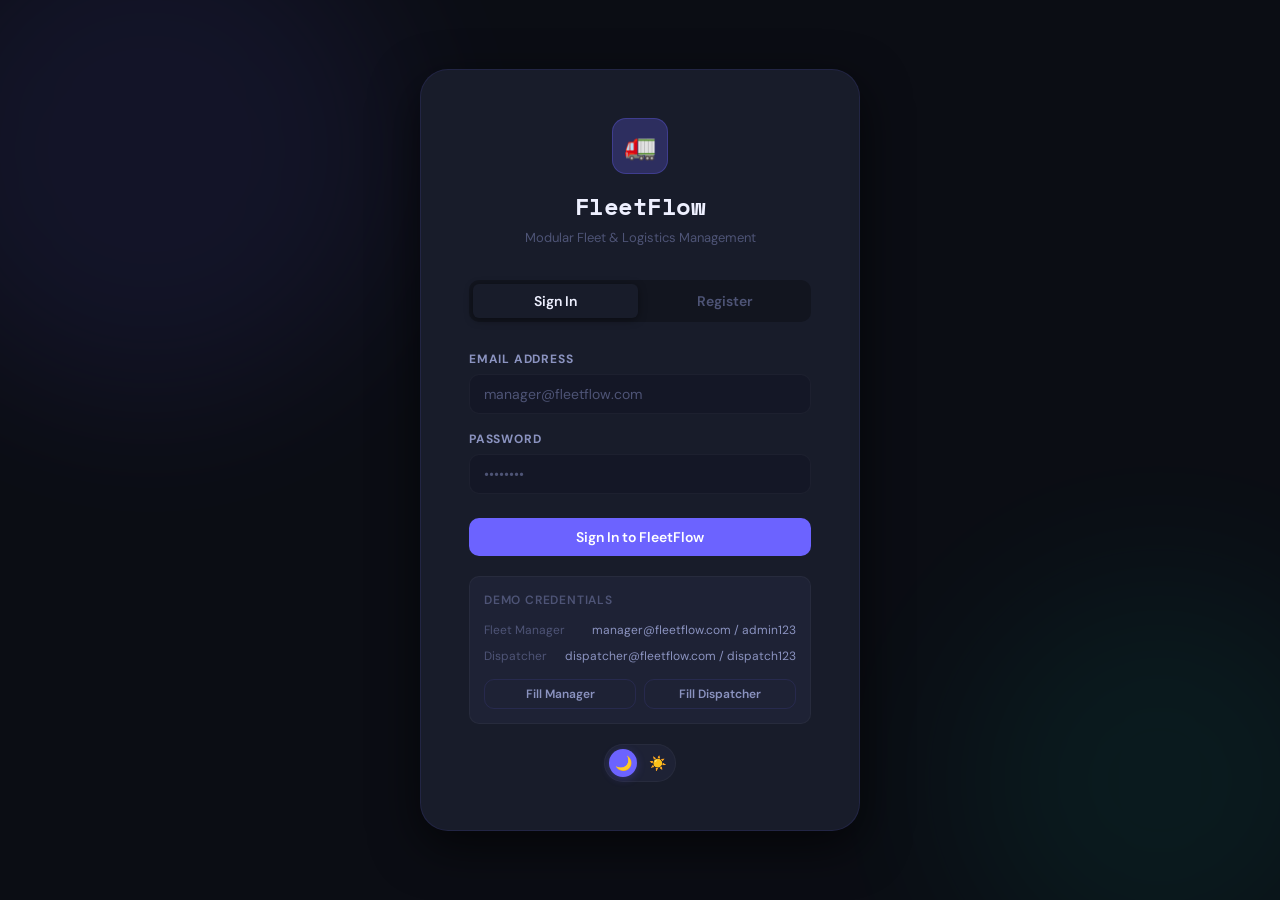
==== frontend/index.html @ ec538f34 "feat(frontend): add HTML pages, CSS themes, JS app logic" ====
<!DOCTYPE html>
<html lang="en" data-theme="dark">
  <head>
    <meta charset="UTF-8" />
    <meta name="viewport" content="width=device-width, initial-scale=1.0" />
    <title>FleetFlow — Login</title>
    <link rel="stylesheet" href="css/style.css" />
    <style>
      .auth-form {
        display: none;
      }
      .auth-form.active {
        display: block;
      }
    </style>
  </head>
  <body>
    <div id="toast-container"></div>

    <div class="auth-page">
      <div class="auth-bg-blob b1"></div>
      <div class="auth-bg-blob b2"></div>

      <div class="auth-card">
        <div class="auth-logo">
          <div class="logo-mark">🚛</div>
          <h1>FleetFlow</h1>
          <p>Modular Fleet & Logistics Management</p>
        </div>

        <div class="auth-tabs">
          <button class="auth-tab active" onclick="switchTab('login')">
            Sign In
          </button>
          <button class="auth-tab" onclick="switchTab('register')">
            Register
          </button>
        </div>

        <!-- LOGIN FORM -->
        <div class="auth-form active" id="login-form">
          <form onsubmit="handleLogin(event)">
            <div class="form-group">
              <label class="form-label">Email Address</label>
              <input
                class="form-control"
                type="email"
                id="login-email"
                placeholder="manager@fleetflow.com"
                required
              />
            </div>
            <div class="form-group">
              <label class="form-label">Password</label>
              <input
                class="form-control"
                type="password"
                id="login-password"
                placeholder="••••••••"
                required
              />
            </div>
            <button
              type="submit"
              class="btn btn-primary"
              style="width: 100%; margin-top: 8px"
              id="login-btn"
            >
              Sign In to FleetFlow
            </button>
          </form>

          <div class="demo-badges">
            <p>Demo Credentials</p>
            <div class="demo-credential">
              <span>Fleet Manager</span>
              <span>manager@fleetflow.com / admin123</span>
            </div>
            <div class="demo-credential">
              <span>Dispatcher</span>
              <span>dispatcher@fleetflow.com / dispatch123</span>
            </div>
            <div style="margin-top: 10px; display: flex; gap: 8px">
              <button
                class="btn btn-sm btn-secondary"
                style="flex: 1"
                onclick="fillDemo('manager')"
              >
                Fill Manager
              </button>
              <button
                class="btn btn-sm btn-secondary"
                style="flex: 1"
                onclick="fillDemo('dispatcher')"
              >
                Fill Dispatcher
              </button>
            </div>
          </div>
        </div>

        <!-- REGISTER FORM -->
        <div class="auth-form" id="register-form">
          <form onsubmit="handleRegister(event)">
            <div class="form-group">
              <label class="form-label">Full Name</label>
              <input
                class="form-control"
                id="reg-name"
                placeholder="Your name"
                required
              />
            </div>
            <div class="form-group">
              <label class="form-label">Email Address</label>
              <input
                class="form-control"
                type="email"
                id="reg-email"
                placeholder="you@example.com"
                required
              />
            </div>
            <div class="form-group">
              <label class="form-label">Password</label>
              <input
                class="form-control"
                type="password"
                id="reg-password"
                placeholder="Min 6 characters"
                required
                minlength="6"
              />
            </div>
            <div class="form-group">
              <label class="form-label">Role</label>
              <select class="form-control" id="reg-role">
                <option value="dispatcher">Dispatcher</option>
                <option value="manager">Fleet Manager</option>
                <option value="safety_officer">Safety Officer</option>
                <option value="analyst">Financial Analyst</option>
              </select>
            </div>
            <button
              type="submit"
              class="btn btn-primary"
              style="width: 100%; margin-top: 8px"
            >
              Create Account
            </button>
          </form>
        </div>

        <!-- Theme toggle on login page -->
        <div style="display: flex; justify-content: center; margin-top: 20px">
          <div class="theme-toggle">
            <button
              class="theme-btn active"
              data-theme="dark"
              onclick="applyTheme('dark')"
            >
              🌙
            </button>
            <button
              class="theme-btn"
              data-theme="light"
              onclick="applyTheme('light')"
            >
              ☀️
            </button>
          </div>
        </div>
      </div>
    </div>

    <script src="js/api.js"></script>
    <script>
      // Apply saved theme
      applyTheme(localStorage.getItem("ff_theme") || "dark");

      function switchTab(tab) {
        document
          .querySelectorAll(".auth-tab")
          .forEach((t, i) =>
            t.classList.toggle(
              "active",
              (i === 0 && tab === "login") || (i === 1 && tab === "register")
            )
          );
        document
          .getElementById("login-form")
          .classList.toggle("active", tab === "login");
        document
          .getElementById("register-form")
          .classList.toggle("active", tab === "register");
      }

      function fillDemo(role) {
        const creds = {
          manager: { email: "manager@fleetflow.com", pass: "admin123" },
          dispatcher: {
            email: "dispatcher@fleetflow.com",
            pass: "dispatch123",
          },
        };
        document.getElementById("login-email").value = creds[role].email;
        document.getElementById("login-password").value = creds[role].pass;
      }

      async function handleLogin(e) {
        e.preventDefault();
        const btn = document.getElementById("login-btn");
        btn.textContent = "Signing in...";
        btn.disabled = true;

        const { ok, data } = await api.auth.login({
          email: document.getElementById("login-email").value,
          password: document.getElementById("login-password").value,
        });

        if (ok) {
          localStorage.setItem("ff_user", JSON.stringify(data.data));
          toast("Welcome back! Redirecting...", "success");
          setTimeout(() => {
            window.location.href = "dashboard.html";
          }, 800);
        } else {
          toast(data.message || "Login failed", "error");
          btn.textContent = "Sign In to FleetFlow";
          btn.disabled = false;
        }
      }

      async function handleRegister(e) {
        e.preventDefault();
        const { ok, data } = await api.auth.register({
          name: document.getElementById("reg-name").value,
          email: document.getElementById("reg-email").value,
          password: document.getElementById("reg-password").value,
          role: document.getElementById("reg-role").value,
        });
        if (ok) {
          toast("Account created! Please sign in.", "success");
          switchTab("login");
        } else toast(data.message, "error");
      }
    </script>
  </body>
</html>
---- frontend/css/style.css ----
@import url('https://fonts.googleapis.com/css2?family=Space+Mono:wght@400;700&family=DM+Sans:ital,opsz,wght@0,9..40,300;0,9..40,400;0,9..40,500;0,9..40,600;0,9..40,700;1,9..40,400&display=swap');

/* ═══════════════════════════════════════
   THEME VARIABLES
═══════════════════════════════════════ */
:root {
    /* Dark Theme (default) */
    --bg-base: #0b0d14;
    --bg-surface: #12151f;
    --bg-card: #181c2a;
    --bg-elevated: #1e2235;
    --bg-hover: #242840;
    --bg-input: #141726;

    --text-primary: #eef0ff;
    --text-secondary: #8b93c0;
    --text-muted: #4e5476;
    --text-inverse: #0b0d14;

    --accent: #6c63ff;
    --accent-light: #8b84ff;
    --accent-glow: rgba(108, 99, 255, 0.25);
    --accent-border: rgba(108, 99, 255, 0.3);
    --teal: #00d4aa;
    --teal-glow: rgba(0, 212, 170, 0.2);
    --danger: #ff4d6d;
    --danger-glow: rgba(255, 77, 109, 0.2);
    --warning: #ffb703;
    --warning-glow: rgba(255, 183, 3, 0.2);
    --success: #06d6a0;
    --success-glow: rgba(6, 214, 160, 0.2);

    --border: rgba(108, 99, 255, 0.12);
    --border-subtle: rgba(255, 255, 255, 0.04);

    --shadow-sm: 0 2px 8px rgba(0, 0, 0, 0.4);
    --shadow-md: 0 8px 24px rgba(0, 0, 0, 0.5);
    --shadow-lg: 0 16px 48px rgba(0, 0, 0, 0.6);
    --shadow-accent: 0 8px 24px rgba(108, 99, 255, 0.3);

    --radius-xs: 6px;
    --radius-sm: 10px;
    --radius-md: 14px;
    --radius-lg: 20px;
    --radius-xl: 28px;

    --sidebar-w: 248px;
    --header-h: 64px;
    --transition: 0.2s cubic-bezier(0.4, 0, 0.2, 1);
}

[data-theme="light"] {
    --bg-base: #f4f5ff;
    --bg-surface: #eceeff;
    --bg-card: #ffffff;
    --bg-elevated: #f8f9ff;
    --bg-hover: #eef0ff;
    --bg-input: #f0f2ff;

    --text-primary: #0b0d14;
    --text-secondary: #3d4270;
    --text-muted: #8b93c0;
    --text-inverse: #ffffff;

    --accent: #5b52e8;
    --accent-light: #7069f0;
    --accent-glow: rgba(91, 82, 232, 0.15);
    --accent-border: rgba(91, 82, 232, 0.25);
    --teal: #00b894;
    --teal-glow: rgba(0, 184, 148, 0.15);
    --danger: #e63946;
    --danger-glow: rgba(230, 57, 70, 0.12);
    --warning: #f4a300;
    --warning-glow: rgba(244, 163, 0, 0.15);
    --success: #00b894;
    --success-glow: rgba(0, 184, 148, 0.15);

    --border: rgba(91, 82, 232, 0.15);
    --border-subtle: rgba(0, 0, 0, 0.05);

    --shadow-sm: 0 2px 8px rgba(91, 82, 232, 0.08);
    --shadow-md: 0 8px 24px rgba(91, 82, 232, 0.1);
    --shadow-lg: 0 16px 48px rgba(91, 82, 232, 0.12);
    --shadow-accent: 0 8px 24px rgba(91, 82, 232, 0.2);
}

/* ═══════════════════════════════════════
   RESET & BASE
═══════════════════════════════════════ */
*,
*::before,
*::after {
    margin: 0;
    padding: 0;
    box-sizing: border-box;
}

html {
    scroll-behavior: smooth;
}

body {
    font-family: 'DM Sans', sans-serif;
    background: var(--bg-base);
    color: var(--text-primary);
    font-size: 15px;
    line-height: 1.5;
    transition: background var(--transition), color var(--transition);
    min-height: 100vh;
    overflow-x: hidden;
}

/* ═══════════════════════════════════════
   SCROLLBAR
═══════════════════════════════════════ */
::-webkit-scrollbar {
    width: 6px;
    height: 6px;
}

::-webkit-scrollbar-track {
    background: transparent;
}

::-webkit-scrollbar-thumb {
    background: var(--border);
    border-radius: 3px;
}

::-webkit-scrollbar-thumb:hover {
    background: var(--text-muted);
}

/* ═══════════════════════════════════════
   AUTH PAGE
═══════════════════════════════════════ */
.auth-page {
    min-height: 100vh;
    display: flex;
    align-items: center;
    justify-content: center;
    background: var(--bg-base);
    position: relative;
    overflow: hidden;
}

.auth-bg-blob {
    position: absolute;
    border-radius: 50%;
    filter: blur(80px);
    opacity: 0.35;
    pointer-events: none;
    animation: blobFloat 8s ease-in-out infinite;
}

.auth-bg-blob.b1 {
    width: 500px;
    height: 500px;
    background: var(--accent-glow);
    top: -100px;
    left: -100px;
    animation-delay: 0s;
}

.auth-bg-blob.b2 {
    width: 400px;
    height: 400px;
    background: var(--teal-glow);
    bottom: -80px;
    right: -80px;
    animation-delay: 4s;
}

@keyframes blobFloat {

    0%,
    100% {
        transform: translate(0, 0) scale(1);
    }

    50% {
        transform: translate(30px, 20px) scale(1.05);
    }
}

.auth-card {
    background: var(--bg-card);
    border: 1px solid var(--border);
    border-radius: var(--radius-xl);
    padding: 48px;
    width: 100%;
    max-width: 440px;
    box-shadow: var(--shadow-lg);
    position: relative;
    z-index: 1;
    animation: slideUpFade 0.4s ease;
}

.auth-logo {
    text-align: center;
    margin-bottom: 32px;
}

.auth-logo .logo-mark {
    display: inline-flex;
    align-items: center;
    justify-content: center;
    width: 56px;
    height: 56px;
    background: var(--accent-glow);
    border: 1px solid var(--accent-border);
    border-radius: var(--radius-md);
    margin-bottom: 14px;
    font-size: 26px;
}

.auth-logo h1 {
    font-family: 'Space Mono', monospace;
    font-size: 24px;
    font-weight: 700;
    color: var(--text-primary);
    letter-spacing: -0.5px;
}

.auth-logo p {
    color: var(--text-muted);
    font-size: 13px;
    margin-top: 4px;
}

.auth-tabs {
    display: flex;
    gap: 4px;
    background: var(--bg-surface);
    padding: 4px;
    border-radius: var(--radius-sm);
    margin-bottom: 28px;
}

.auth-tab {
    flex: 1;
    padding: 8px;
    border: none;
    background: transparent;
    border-radius: var(--radius-xs);
    color: var(--text-muted);
    font-size: 14px;
    font-weight: 600;
    cursor: pointer;
    transition: all var(--transition);
    font-family: inherit;
}

.auth-tab.active {
    background: var(--bg-card);
    color: var(--text-primary);
    box-shadow: var(--shadow-sm);
}

.demo-badges {
    margin-top: 20px;
    padding: 14px;
    background: var(--bg-elevated);
    border: 1px solid var(--border-subtle);
    border-radius: var(--radius-sm);
}

.demo-badges p {
    font-size: 12px;
    color: var(--text-muted);
    margin-bottom: 8px;
    font-weight: 600;
    text-transform: uppercase;
    letter-spacing: 0.8px;
}

.demo-credential {
    display: flex;
    justify-content: space-between;
    font-size: 12px;
    color: var(--text-secondary);
    padding: 4px 0;
}

.demo-credential span:first-child {
    color: var(--text-muted);
}

/* ═══════════════════════════════════════
   MAIN LAYOUT
═══════════════════════════════════════ */
.app-shell {
    display: flex;
    min-height: 100vh;
}

.sidebar {
    position: fixed;
    top: 0;
    left: 0;
    width: var(--sidebar-w);
    height: 100vh;
    background: var(--bg-surface);
    border-right: 1px solid var(--border-subtle);
    display: flex;
    flex-direction: column;
    z-index: 200;
    transition: transform var(--transition), background var(--transition);
}

.sidebar-header {
    padding: 20px 20px 16px;
    border-bottom: 1px solid var(--border-subtle);
    display: flex;
    align-items: center;
    gap: 12px;
}

.sidebar-logo-icon {
    width: 36px;
    height: 36px;
    background: var(--accent-glow);
    border: 1px solid var(--accent-border);
    border-radius: var(--radius-xs);
    display: flex;
    align-items: center;
    justify-content: center;
    font-size: 18px;
    flex-shrink: 0;
}

.sidebar-logo-text h2 {
    font-family: 'Space Mono', monospace;
    font-size: 16px;
    font-weight: 700;
    color: var(--text-primary);
    letter-spacing: -0.3px;
    line-height: 1;
}

.sidebar-logo-text span {
    font-size: 10px;
    color: var(--text-muted);
    text-transform: uppercase;
    letter-spacing: 1.5px;
}

.sidebar-nav {
    flex: 1;
    padding: 16px 12px;
    display: flex;
    flex-direction: column;
    gap: 2px;
    overflow-y: auto;
}

.nav-section-label {
    font-size: 10px;
    font-weight: 700;
    color: var(--text-muted);
    text-transform: uppercase;
    letter-spacing: 1.5px;
    padding: 8px 10px 4px;
    margin-top: 8px;
}

.nav-link {
    display: flex;
    align-items: center;
    gap: 10px;
    padding: 10px 12px;
    border-radius: var(--radius-sm);
    cursor: pointer;
    color: var(--text-secondary);
    font-size: 14px;
    font-weight: 500;
    transition: all var(--transition);
    border: 1px solid transparent;
    text-decoration: none;
    user-select: none;
}

.nav-link svg {
    width: 17px;
    height: 17px;
    flex-shrink: 0;
    stroke-width: 2;
}

.nav-link:hover {
    background: var(--bg-elevated);
    color: var(--text-primary);
}

.nav-link.active {
    background: var(--accent-glow);
    color: var(--accent);
    border-color: var(--accent-border);
}

.nav-link .nav-badge {
    margin-left: auto;
    background: var(--danger);
    color: white;
    font-size: 10px;
    font-weight: 700;
    padding: 1px 6px;
    border-radius: 10px;
    min-width: 18px;
    text-align: center;
}

.sidebar-footer {
    padding: 16px 12px;
    border-top: 1px solid var(--border-subtle);
}

.user-badge {
    display: flex;
    align-items: center;
    gap: 10px;
    padding: 10px;
    background: var(--bg-elevated);
    border: 1px solid var(--border-subtle);
    border-radius: var(--radius-sm);
}

.user-avatar {
    width: 34px;
    height: 34px;
    border-radius: 50%;
    background: var(--accent-glow);
    border: 1px solid var(--accent-border);
    display: flex;
    align-items: center;
    justify-content: center;
    font-size: 14px;
    font-weight: 700;
    color: var(--accent);
    flex-shrink: 0;
}

.user-info {
    flex: 1;
    min-width: 0;
}

.user-name {
    font-size: 13px;
    font-weight: 600;
    color: var(--text-primary);
    white-space: nowrap;
    overflow: hidden;
    text-overflow: ellipsis;
}

.user-role {
    font-size: 11px;
    color: var(--text-muted);
    text-transform: capitalize;
}

.logout-btn {
    background: none;
    border: none;
    cursor: pointer;
    color: var(--text-muted);
    padding: 4px;
    border-radius: var(--radius-xs);
    transition: color var(--transition);
    display: flex;
    align-items: center;
}

.logout-btn:hover {
    color: var(--danger);
}

/* ═══════════════════════════════════════
   MAIN CONTENT
═══════════════════════════════════════ */
.main-content {
    margin-left: var(--sidebar-w);
    flex: 1;
    min-height: 100vh;
    display: flex;
    flex-direction: column;
}

.topbar {
    height: var(--header-h);
    background: var(--bg-surface);
    border-bottom: 1px solid var(--border-subtle);
    display: flex;
    align-items: center;
    justify-content: space-between;
    padding: 0 28px;
    position: sticky;
    top: 0;
    z-index: 100;
}

.topbar-left {
    display: flex;
    flex-direction: column;
}

.topbar-title {
    font-family: 'Space Mono', monospace;
    font-size: 16px;
    font-weight: 700;
    color: var(--text-primary);
    letter-spacing: -0.3px;
}

.topbar-subtitle {
    font-size: 12px;
    color: var(--text-muted);
}

.topbar-right {
    display: flex;
    align-items: center;
    gap: 12px;
}

/* Theme Toggle */
.theme-toggle {
    display: flex;
    align-items: center;
    gap: 6px;
    background: var(--bg-elevated);
    border: 1px solid var(--border-subtle);
    border-radius: 30px;
    padding: 4px;
    cursor: pointer;
}

.theme-btn {
    width: 28px;
    height: 28px;
    border-radius: 50%;
    border: none;
    cursor: pointer;
    display: flex;
    align-items: center;
    justify-content: center;
    font-size: 14px;
    transition: all var(--transition);
    background: transparent;
    color: var(--text-muted);
}

.theme-btn.active {
    background: var(--accent);
    color: white;
    box-shadow: 0 2px 8px var(--accent-glow);
}

.page-content {
    padding: 28px;
    flex: 1;
}

/* ═══════════════════════════════════════
   PAGE HEADERS
═══════════════════════════════════════ */
.page-header {
    display: flex;
    align-items: flex-start;
    justify-content: space-between;
    margin-bottom: 24px;
    gap: 16px;
    flex-wrap: wrap;
}

.page-title-group h1 {
    font-family: 'Space Mono', monospace;
    font-size: 20px;
    font-weight: 700;
    color: var(--text-primary);
    letter-spacing: -0.5px;
}

.page-title-group p {
    font-size: 13px;
    color: var(--text-muted);
    margin-top: 3px;
}

.page-actions {
    display: flex;
    gap: 10px;
    align-items: center;
    flex-wrap: wrap;
}

/* ═══════════════════════════════════════
   KPI CARDS
═══════════════════════════════════════ */
.kpi-grid {
    display: grid;
    grid-template-columns: repeat(auto-fit, minmax(200px, 1fr));
    gap: 16px;
    margin-bottom: 24px;
}

.kpi-card {
    background: var(--bg-card);
    border: 1px solid var(--border-subtle);
    border-radius: var(--radius-md);
    padding: 20px 22px;
    position: relative;
    overflow: hidden;
    transition: transform var(--transition), box-shadow var(--transition), border-color var(--transition);
    cursor: default;
}

.kpi-card::after {
    content: '';
    position: absolute;
    top: 0;
    left: 0;
    width: 100%;
    height: 3px;
}

.kpi-card.accent::after {
    background: var(--accent);
}

.kpi-card.teal::after {
    background: var(--teal);
}

.kpi-card.warning::after {
    background: var(--warning);
}

.kpi-card.danger::after {
    background: var(--danger);
}

.kpi-card.success::after {
    background: var(--success);
}

.kpi-card:hover {
    transform: translateY(-2px);
    box-shadow: var(--shadow-md);
    border-color: var(--border);
}

.kpi-icon {
    width: 42px;
    height: 42px;
    border-radius: var(--radius-sm);
    display: flex;
    align-items: center;
    justify-content: center;
    margin-bottom: 14px;
}

.kpi-icon.accent {
    background: var(--accent-glow);
    color: var(--accent);
}

.kpi-icon.teal {
    background: var(--teal-glow);
    color: var(--teal);
}

.kpi-icon.warning {
    background: var(--warning-glow);
    color: var(--warning);
}

.kpi-icon.danger {
    background: var(--danger-glow);
    color: var(--danger);
}

.kpi-icon.success {
    background: var(--success-glow);
    color: var(--success);
}

.kpi-icon svg {
    width: 20px;
    height: 20px;
}

.kpi-value {
    font-family: 'Space Mono', monospace;
    font-size: 30px;
    font-weight: 700;
    color: var(--text-primary);
    line-height: 1;
    margin-bottom: 6px;
}

.kpi-label {
    font-size: 12px;
    color: var(--text-muted);
    font-weight: 500;
    text-transform: uppercase;
    letter-spacing: 0.8px;
}

.kpi-delta {
    position: absolute;
    top: 20px;
    right: 20px;
    font-size: 11px;
    font-weight: 700;
    padding: 3px 8px;
    border-radius: 20px;
}

.kpi-delta.up {
    background: var(--success-glow);
    color: var(--success);
}

.kpi-delta.down {
    background: var(--danger-glow);
    color: var(--danger);
}

/* ═══════════════════════════════════════
   TOOLBAR
═══════════════════════════════════════ */
.toolbar {
    display: flex;
    gap: 10px;
    margin-bottom: 18px;
    align-items: center;
    flex-wrap: wrap;
}

.search-box {
    position: relative;
    flex: 1;
    min-width: 200px;
}

.search-box svg {
    position: absolute;
    left: 12px;
    top: 50%;
    transform: translateY(-50%);
    width: 16px;
    height: 16px;
    color: var(--text-muted);
    pointer-events: none;
}

.search-input {
    width: 100%;
    background: var(--bg-card);
    border: 1px solid var(--border-subtle);
    border-radius: var(--radius-sm);
    color: var(--text-primary);
    padding: 10px 14px 10px 38px;
    font-size: 14px;
    font-family: inherit;
    outline: none;
    transition: border-color var(--transition), box-shadow var(--transition);
}

.search-input:focus {
    border-color: var(--accent);
    box-shadow: 0 0 0 3px var(--accent-glow);
}

.filter-select {
    background: var(--bg-card);
    border: 1px solid var(--border-subtle);
    border-radius: var(--radius-sm);
    color: var(--text-primary);
    padding: 10px 14px;
    font-size: 14px;
    font-family: inherit;
    outline: none;
    cursor: pointer;
    transition: border-color var(--transition);
}

.filter-select:focus {
    border-color: var(--accent);
}

/* ═══════════════════════════════════════
   DATA TABLE
═══════════════════════════════════════ */
.table-card {
    background: var(--bg-card);
    border: 1px solid var(--border-subtle);
    border-radius: var(--radius-md);
    overflow: hidden;
    box-shadow: var(--shadow-sm);
}

.table-wrapper {
    overflow-x: auto;
}

.data-table {
    width: 100%;
    border-collapse: collapse;
    font-size: 14px;
}

.data-table thead tr {
    background: var(--bg-elevated);
}

.data-table th {
    padding: 12px 16px;
    text-align: left;
    font-size: 11px;
    font-weight: 700;
    text-transform: uppercase;
    letter-spacing: 1px;
    color: var(--text-muted);
    white-space: nowrap;
    border-bottom: 1px solid var(--border-subtle);
}

.data-table td {
    padding: 14px 16px;
    border-bottom: 1px solid var(--border-subtle);
    color: var(--text-primary);
    vertical-align: middle;
}

.data-table tbody tr:last-child td {
    border-bottom: none;
}

.data-table tbody tr {
    transition: background var(--transition);
}

.data-table tbody tr:hover td {
    background: var(--bg-hover);
}

.table-empty {
    text-align: center;
    padding: 48px;
    color: var(--text-muted);
}

.table-empty svg {
    width: 48px;
    height: 48px;
    margin: 0 auto 12px;
    display: block;
    opacity: 0.4;
}

/* ═══════════════════════════════════════
   STATUS PILLS
═══════════════════════════════════════ */
.pill {
    display: inline-flex;
    align-items: center;
    gap: 5px;
    padding: 4px 10px;
    border-radius: 20px;
    font-size: 12px;
    font-weight: 600;
    white-space: nowrap;
}

.pill::before {
    content: '';
    width: 5px;
    height: 5px;
    border-radius: 50%;
    flex-shrink: 0;
}

.pill-success {
    background: var(--success-glow);
    color: var(--success);
}

.pill-success::before {
    background: var(--success);
}

.pill-warning {
    background: var(--warning-glow);
    color: var(--warning);
}

.pill-warning::before {
    background: var(--warning);
}

.pill-danger {
    background: var(--danger-glow);
    color: var(--danger);
}

.pill-danger::before {
    background: var(--danger);
}

.pill-accent {
    background: var(--accent-glow);
    color: var(--accent);
}

.pill-accent::before {
    background: var(--accent);
}

.pill-teal {
    background: var(--teal-glow);
    color: var(--teal);
}

.pill-teal::before {
    background: var(--teal);
}

.pill-muted {
    background: var(--bg-elevated);
    color: var(--text-muted);
}

.pill-muted::before {
    background: var(--text-muted);
}

/* ═══════════════════════════════════════
   BUTTONS
═══════════════════════════════════════ */
.btn {
    display: inline-flex;
    align-items: center;
    justify-content: center;
    gap: 7px;
    padding: 10px 18px;
    border-radius: var(--radius-sm);
    font-size: 14px;
    font-weight: 600;
    cursor: pointer;
    transition: all var(--transition);
    border: none;
    font-family: inherit;
    white-space: nowrap;
    text-decoration: none;
}

.btn svg {
    width: 16px;
    height: 16px;
}

.btn-primary {
    background: var(--accent);
    color: white;
}

.btn-primary:hover {
    background: var(--accent-light);
    box-shadow: var(--shadow-accent);
    transform: translateY(-1px);
}

.btn-secondary {
    background: transparent;
    color: var(--text-secondary);
    border: 1px solid var(--border);
}

.btn-secondary:hover {
    background: var(--bg-elevated);
    color: var(--text-primary);
    border-color: var(--accent-border);
}

.btn-danger {
    background: var(--danger-glow);
    color: var(--danger);
    border: 1px solid rgba(255, 77, 109, 0.25);
}

.btn-danger:hover {
    background: rgba(255, 77, 109, 0.3);
}

.btn-success {
    background: var(--success-glow);
    color: var(--success);
    border: 1px solid rgba(6, 214, 160, 0.25);
}

.btn-success:hover {
    background: rgba(6, 214, 160, 0.3);
}

.btn-sm {
    padding: 6px 12px;
    font-size: 12px;
}

.btn-icon {
    padding: 8px;
    border-radius: var(--radius-xs);
}

.btn:disabled {
    opacity: 0.5;
    cursor: not-allowed;
    transform: none !important;
}

/* ═══════════════════════════════════════
   FORMS
═══════════════════════════════════════ */
.form-group {
    display: flex;
    flex-direction: column;
    gap: 6px;
    margin-bottom: 16px;
}

.form-label {
    font-size: 12px;
    font-weight: 700;
    color: var(--text-secondary);
    text-transform: uppercase;
    letter-spacing: 0.8px;
}

.form-control {
    background: var(--bg-input);
    border: 1px solid var(--border-subtle);
    border-radius: var(--radius-sm);
    color: var(--text-primary);
    padding: 10px 14px;
    font-size: 14px;
    font-family: inherit;
    transition: border-color var(--transition), box-shadow var(--transition);
    outline: none;
    width: 100%;
}

.form-control:focus {
    border-color: var(--accent);
    box-shadow: 0 0 0 3px var(--accent-glow);
}

.form-control::placeholder {
    color: var(--text-muted);
}

.form-control.error {
    border-color: var(--danger);
    box-shadow: 0 0 0 3px var(--danger-glow);
}

.form-error {
    color: var(--danger);
    font-size: 12px;
    margin-top: 2px;
}

.form-hint {
    color: var(--text-muted);
    font-size: 12px;
    margin-top: 2px;
}

.form-row {
    display: grid;
    grid-template-columns: 1fr 1fr;
    gap: 14px;
}

/* ═══════════════════════════════════════
   MODAL
═══════════════════════════════════════ */
.modal-overlay {
    position: fixed;
    inset: 0;
    background: rgba(0, 0, 0, 0.65);
    backdrop-filter: blur(6px);
    display: flex;
    align-items: center;
    justify-content: center;
    z-index: 1000;
    padding: 20px;
    animation: fadeIn 0.15s ease;
}

.modal {
    background: var(--bg-card);
    border: 1px solid var(--border);
    border-radius: var(--radius-lg);
    padding: 28px;
    width: 100%;
    max-width: 520px;
    max-height: 90vh;
    overflow-y: auto;
    animation: slideUpFade 0.2s ease;
    box-shadow: var(--shadow-lg);
    position: relative;
}

.modal-header {
    display: flex;
    align-items: center;
    justify-content: space-between;
    margin-bottom: 24px;
}

.modal-title {
    font-family: 'Space Mono', monospace;
    font-size: 17px;
    font-weight: 700;
    color: var(--text-primary);
}

.modal-close {
    background: var(--bg-elevated);
    border: 1px solid var(--border-subtle);
    border-radius: var(--radius-xs);
    color: var(--text-muted);
    width: 32px;
    height: 32px;
    display: flex;
    align-items: center;
    justify-content: center;
    cursor: pointer;
    transition: all var(--transition);
    font-size: 18px;
    line-height: 1;
}

.modal-close:hover {
    color: var(--danger);
    border-color: var(--danger);
    background: var(--danger-glow);
}

.modal-footer {
    display: flex;
    justify-content: flex-end;
    gap: 10px;
    margin-top: 24px;
    padding-top: 20px;
    border-top: 1px solid var(--border-subtle);
}

/* ═══════════════════════════════════════
   TOAST NOTIFICATIONS
═══════════════════════════════════════ */
#toast-container {
    position: fixed;
    top: 20px;
    right: 20px;
    z-index: 9999;
    display: flex;
    flex-direction: column;
    gap: 10px;
    pointer-events: none;
}

.toast {
    background: var(--bg-card);
    border: 1px solid var(--border);
    border-radius: var(--radius-md);
    padding: 14px 18px;
    min-width: 280px;
    max-width: 380px;
    box-shadow: var(--shadow-lg);
    display: flex;
    align-items: center;
    gap: 12px;
    animation: toastSlide 0.3s ease;
    pointer-events: all;
}

.toast-icon {
    font-size: 18px;
    flex-shrink: 0;
}

.toast-msg {
    font-size: 14px;
    font-weight: 500;
    color: var(--text-primary);
    flex: 1;
}

.toast.success {
    border-left: 3px solid var(--success);
}

.toast.error {
    border-left: 3px solid var(--danger);
}

.toast.warning {
    border-left: 3px solid var(--warning);
}

.toast.info {
    border-left: 3px solid var(--accent);
}

@keyframes toastSlide {
    from {
        transform: translateX(110%);
        opacity: 0;
    }

    to {
        transform: translateX(0);
        opacity: 1;
    }
}

.toast.out {
    animation: toastSlide 0.25s ease reverse forwards;
}

/* ═══════════════════════════════════════
   CARD COMPONENT
═══════════════════════════════════════ */
.card {
    background: var(--bg-card);
    border: 1px solid var(--border-subtle);
    border-radius: var(--radius-md);
    padding: 22px;
    box-shadow: var(--shadow-sm);
    transition: box-shadow var(--transition), border-color var(--transition);
}

.card-header {
    display: flex;
    align-items: center;
    justify-content: space-between;
    margin-bottom: 18px;
}

.card-title {
    font-family: 'Space Mono', monospace;
    font-size: 15px;
    font-weight: 700;
    color: var(--text-primary);
}

/* ═══════════════════════════════════════
   ANALYTICS CHARTS AREA
═══════════════════════════════════════ */
.analytics-grid {
    display: grid;
    grid-template-columns: repeat(auto-fit, minmax(340px, 1fr));
    gap: 20px;
    margin-top: 20px;
}

.chart-placeholder {
    background: var(--bg-elevated);
    border-radius: var(--radius-sm);
    display: flex;
    align-items: center;
    justify-content: center;
    color: var(--text-muted);
    font-size: 13px;
    padding: 60px 20px;
    text-align: center;
}

.bar-chart-container {
    padding: 10px 0;
}

.bar-item {
    display: flex;
    align-items: center;
    gap: 12px;
    margin-bottom: 12px;
}

.bar-label {
    font-size: 12px;
    color: var(--text-secondary);
    min-width: 100px;
    white-space: nowrap;
    overflow: hidden;
    text-overflow: ellipsis;
}

.bar-track {
    flex: 1;
    height: 8px;
    background: var(--bg-elevated);
    border-radius: 4px;
    overflow: hidden;
}

.bar-fill {
    height: 100%;
    border-radius: 4px;
    background: var(--accent);
    transition: width 0.8s cubic-bezier(0.4, 0, 0.2, 1);
}

.bar-fill.teal {
    background: var(--teal);
}

.bar-fill.warning {
    background: var(--warning);
}

.bar-fill.danger {
    background: var(--danger);
}

.bar-value {
    font-family: 'Space Mono', monospace;
    font-size: 12px;
    color: var(--text-muted);
    min-width: 60px;
    text-align: right;
}

/* ═══════════════════════════════════════
   TOGGLE SWITCH
═══════════════════════════════════════ */
.toggle-switch {
    position: relative;
    display: inline-block;
    width: 42px;
    height: 24px;
    flex-shrink: 0;
}

.toggle-switch input {
    display: none;
}

.toggle-track {
    position: absolute;
    inset: 0;
    background: var(--bg-elevated);
    border: 1px solid var(--border-subtle);
    border-radius: 12px;
    cursor: pointer;
    transition: all var(--transition);
}

.toggle-switch input:checked+.toggle-track {
    background: var(--success);
    border-color: var(--success);
}

.toggle-track::after {
    content: '';
    position: absolute;
    left: 3px;
    top: 50%;
    transform: translateY(-50%);
    width: 16px;
    height: 16px;
    background: white;
    border-radius: 50%;
    transition: left var(--transition);
    box-shadow: 0 1px 4px rgba(0, 0, 0, 0.3);
}

.toggle-switch input:checked+.toggle-track::after {
    left: calc(100% - 19px);
}

/* ═══════════════════════════════════════
   ALERT BOX
═══════════════════════════════════════ */
.alert {
    display: flex;
    align-items: flex-start;
    gap: 12px;
    padding: 14px 16px;
    border-radius: var(--radius-sm);
    font-size: 14px;
    margin-bottom: 16px;
}

.alert-danger {
    background: var(--danger-glow);
    border: 1px solid rgba(255, 77, 109, 0.2);
    color: var(--danger);
}

.alert-warning {
    background: var(--warning-glow);
    border: 1px solid rgba(255, 183, 3, 0.2);
    color: var(--warning);
}

.alert-success {
    background: var(--success-glow);
    border: 1px solid rgba(6, 214, 160, 0.2);
    color: var(--success);
}

.alert-info {
    background: var(--accent-glow);
    border: 1px solid var(--accent-border);
    color: var(--accent);
}

/* ═══════════════════════════════════════
   LOADING SPINNER
═══════════════════════════════════════ */
.spinner {
    width: 24px;
    height: 24px;
    border: 2px solid var(--border-subtle);
    border-top-color: var(--accent);
    border-radius: 50%;
    animation: spin 0.7s linear infinite;
    flex-shrink: 0;
}

.loading-overlay {
    display: flex;
    align-items: center;
    justify-content: center;
    padding: 60px;
    gap: 14px;
    color: var(--text-muted);
    font-size: 14px;
}

@keyframes spin {
    to {
        transform: rotate(360deg);
    }
}

/* ═══════════════════════════════════════
   ANIMATIONS
═══════════════════════════════════════ */
@keyframes fadeIn {
    from {
        opacity: 0;
    }

    to {
        opacity: 1;
    }
}

@keyframes slideUpFade {
    from {
        opacity: 0;
        transform: translateY(16px);
    }

    to {
        opacity: 1;
        transform: translateY(0);
    }
}

.page-enter {
    animation: slideUpFade 0.25s ease;
}

/* ═══════════════════════════════════════
   RESPONSIVE
═══════════════════════════════════════ */
@media (max-width: 768px) {
    :root {
        --sidebar-w: 0px;
    }

    .sidebar {
        transform: translateX(-248px);
        width: 248px;
    }

    .sidebar.open {
        transform: translateX(0);
        box-shadow: var(--shadow-lg);
    }

    .main-content {
        margin-left: 0;
    }

    .page-content {
        padding: 16px;
    }

    .kpi-grid {
        grid-template-columns: repeat(2, 1fr);
    }

    .form-row {
        grid-template-columns: 1fr;
    }

    .analytics-grid {
        grid-template-columns: 1fr;
    }

    .topbar {
        padding: 0 16px;
    }
}

/* ═══════════════════════════════════════
   MISC UTILITIES
═══════════════════════════════════════ */
.text-muted {
    color: var(--text-muted) !important;
}

.text-danger {
    color: var(--danger) !important;
}

.text-success {
    color: var(--success) !important;
}

.text-warning {
    color: var(--warning) !important;
}

.text-accent {
    color: var(--accent) !important;
}

.mono {
    font-family: 'Space Mono', monospace;
}

.hidden {
    display: none !important;
}

.flex {
    display: flex;
}

.flex-center {
    display: flex;
    align-items: center;
    justify-content: center;
}

.gap-2 {
    gap: 8px;
}

.gap-3 {
    gap: 12px;
}

.mt-auto {
    margin-top: auto;
}

.fw-600 {
    font-weight: 600;
}

.fs-12 {
    font-size: 12px;
}

.fs-13 {
    font-size: 13px;
}
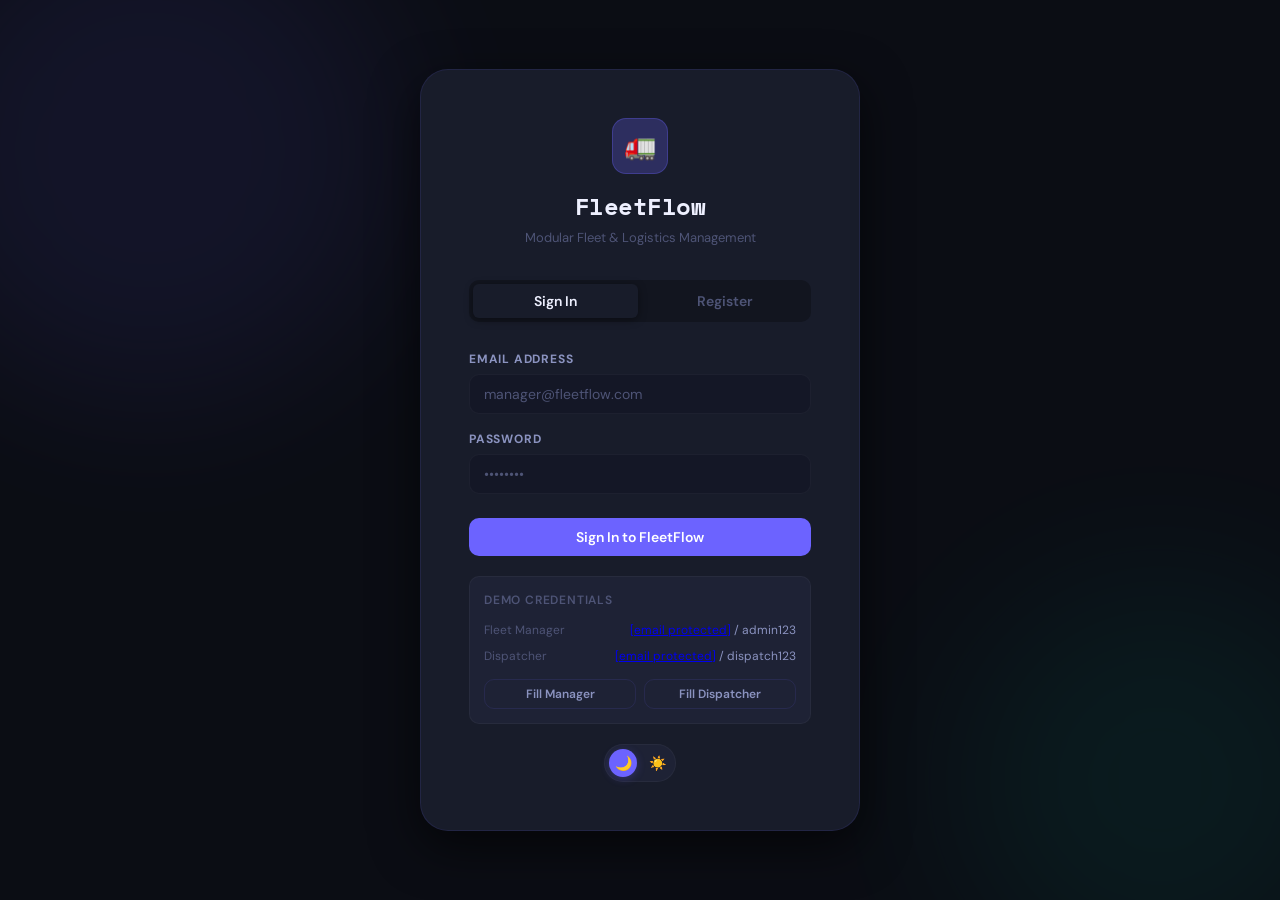
==== commit 841dad24: "Updated dashboard and backend logic" ====
--- a/frontend/index.html
+++ b/frontend/index.html
@@ -12,6 +12,64 @@
       .auth-form.active {
         display: block;
       }
+      /* OTP digit boxes */
+      .otp-digit {
+        width: 44px;
+        height: 52px;
+        text-align: center;
+        font-size: 22px;
+        font-weight: 700;
+        font-family: "Courier New", monospace;
+        border: 2px solid var(--border);
+        border-radius: 10px;
+        background: var(--bg-secondary);
+        color: var(--text-primary);
+        outline: none;
+        transition: border-color 0.2s, box-shadow 0.2s;
+      }
+      .otp-digit:focus {
+        border-color: var(--accent);
+        box-shadow: 0 0 0 3px rgba(99, 102, 241, 0.2);
+      }
+      .otp-digit.filled {
+        border-color: var(--accent);
+        color: var(--accent);
+      }
+      .otp-digit.error {
+        border-color: var(--danger);
+        animation: shake 0.3s ease;
+      }
+      @keyframes shake {
+        0%,
+        100% {
+          transform: translateX(0);
+        }
+        25% {
+          transform: translateX(-4px);
+        }
+        75% {
+          transform: translateX(4px);
+        }
+      }
+      .field-error {
+        color: var(--danger);
+        font-size: 12px;
+        margin-top: 4px;
+        display: block;
+        min-height: 16px;
+      }
+      .btn-link {
+        background: none;
+        border: none;
+        color: var(--accent);
+        cursor: pointer;
+        padding: 0;
+        font-size: inherit;
+        text-decoration: underline;
+      }
+      .btn-link:hover {
+        opacity: 0.8;
+      }
     </style>
   </head>
   <body>
@@ -74,11 +132,27 @@
             <p>Demo Credentials</p>
             <div class="demo-credential">
               <span>Fleet Manager</span>
-              <span>manager@fleetflow.com / admin123</span>
+              <span
+                ><a
+                  href="/cdn-cgi/l/email-protection"
+                  class="__cf_email__"
+                  data-cfemail="84e9e5eae5e3e1f6c4e2e8e1e1f0e2e8ebf3aae7ebe9"
+                  >[email&#160;protected]</a
+                >
+                / admin123</span
+              >
             </div>
             <div class="demo-credential">
               <span>Dispatcher</span>
-              <span>dispatcher@fleetflow.com / dispatch123</span>
+              <span
+                ><a
+                  href="/cdn-cgi/l/email-protection"
+                  class="__cf_email__"
+                  data-cfemail="f5919c86859481969d9087b5939990908193999a82db969a98"
+                  >[email&#160;protected]</a
+                >
+                / dispatch123</span
+              >
             </div>
             <div style="margin-top: 10px; display: flex; gap: 8px">
               <button
@@ -99,17 +173,18 @@
           </div>
         </div>
 
-        <!-- REGISTER FORM -->
+        <!-- REGISTER FORM — 3 steps: Details → OTP → Done -->
         <div class="auth-form" id="register-form">
-          <form onsubmit="handleRegister(event)">
+          <!-- Step 1: User Details -->
+          <div id="reg-step-1">
             <div class="form-group">
               <label class="form-label">Full Name</label>
               <input
                 class="form-control"
                 id="reg-name"
-                placeholder="Your name"
-                required
-              />
+                placeholder="Your full name"
+              />
+              <span class="field-error" id="err-name"></span>
             </div>
             <div class="form-group">
               <label class="form-label">Email Address</label>
@@ -118,8 +193,8 @@
                 type="email"
                 id="reg-email"
                 placeholder="you@example.com"
-                required
-              />
+              />
+              <span class="field-error" id="err-email"></span>
             </div>
             <div class="form-group">
               <label class="form-label">Password</label>
@@ -128,9 +203,8 @@
                 type="password"
                 id="reg-password"
                 placeholder="Min 6 characters"
-                required
-                minlength="6"
-              />
+              />
+              <span class="field-error" id="err-password"></span>
             </div>
             <div class="form-group">
               <label class="form-label">Role</label>
@@ -142,13 +216,160 @@
               </select>
             </div>
             <button
-              type="submit"
               class="btn btn-primary"
               style="width: 100%; margin-top: 8px"
-            >
-              Create Account
+              id="reg-send-otp-btn"
+              onclick="regSendOtp()"
+            >
+              Send Verification Code →
             </button>
-          </form>
+          </div>
+
+          <!-- Step 2: OTP Entry -->
+          <div id="reg-step-2" style="display: none">
+            <div style="text-align: center; margin-bottom: 20px">
+              <div style="font-size: 36px; margin-bottom: 8px">📧</div>
+              <h3
+                style="
+                  margin: 0 0 6px;
+                  color: var(--text-primary);
+                  font-size: 16px;
+                "
+              >
+                Check your inbox
+              </h3>
+              <p style="margin: 0; color: var(--text-muted); font-size: 13px">
+                We sent a 6-digit code to<br />
+                <strong
+                  id="otp-email-display"
+                  style="color: var(--accent)"
+                ></strong>
+              </p>
+            </div>
+
+            <!-- OTP digit boxes -->
+            <div
+              style="
+                display: flex;
+                gap: 8px;
+                justify-content: center;
+                margin-bottom: 20px;
+              "
+              id="otp-boxes"
+            >
+              <input
+                class="otp-digit"
+                maxlength="1"
+                type="text"
+                inputmode="numeric"
+                pattern="[0-9]"
+              />
+              <input
+                class="otp-digit"
+                maxlength="1"
+                type="text"
+                inputmode="numeric"
+                pattern="[0-9]"
+              />
+              <input
+                class="otp-digit"
+                maxlength="1"
+                type="text"
+                inputmode="numeric"
+                pattern="[0-9]"
+              />
+              <input
+                class="otp-digit"
+                maxlength="1"
+                type="text"
+                inputmode="numeric"
+                pattern="[0-9]"
+              />
+              <input
+                class="otp-digit"
+                maxlength="1"
+                type="text"
+                inputmode="numeric"
+                pattern="[0-9]"
+              />
+              <input
+                class="otp-digit"
+                maxlength="1"
+                type="text"
+                inputmode="numeric"
+                pattern="[0-9]"
+              />
+            </div>
+
+            <span
+              class="field-error"
+              id="err-otp"
+              style="display: block; text-align: center; margin-bottom: 12px"
+            ></span>
+
+            <button
+              class="btn btn-primary"
+              style="width: 100%"
+              id="reg-verify-btn"
+              onclick="regVerifyOtp()"
+            >
+              Verify Code ✓
+            </button>
+
+            <div style="text-align: center; margin-top: 14px">
+              <span style="color: var(--text-muted); font-size: 13px"
+                >Didn't get it?
+              </span>
+              <button
+                class="btn-link"
+                id="resend-btn"
+                onclick="regResendOtp()"
+                style="font-size: 13px"
+              >
+                Resend code
+              </button>
+              <span
+                id="resend-timer"
+                style="color: var(--text-muted); font-size: 12px; display: none"
+              ></span>
+            </div>
+            <div style="text-align: center; margin-top: 8px">
+              <button
+                class="btn-link"
+                onclick="regGoBack()"
+                style="font-size: 12px; color: var(--text-muted)"
+              >
+                ← Change email
+              </button>
+            </div>
+          </div>
+
+          <!-- Step 3: Success -->
+          <div
+            id="reg-step-3"
+            style="display: none; text-align: center; padding: 20px 0"
+          >
+            <div style="font-size: 48px; margin-bottom: 12px">🎉</div>
+            <h3 style="color: var(--text-primary); margin: 0 0 8px">
+              Account Created!
+            </h3>
+            <p
+              style="
+                color: var(--text-muted);
+                font-size: 13px;
+                margin: 0 0 24px;
+              "
+            >
+              Your email is verified and your account is ready.
+            </p>
+            <button
+              class="btn btn-primary"
+              style="width: 100%"
+              onclick="switchTab('login')"
+            >
+              Sign In Now →
+            </button>
+          </div>
         </div>
 
         <!-- Theme toggle on login page -->
@@ -173,6 +394,10 @@
       </div>
     </div>
 
+    <script
+      data-cfasync="false"
+      src="/cdn-cgi/scripts/5c5dd728/cloudflare-static/email-decode.min.js"
+    ></script>
     <script src="js/api.js"></script>
     <script>
       // Apply saved theme
@@ -232,17 +457,217 @@
       }
 
       async function handleRegister(e) {
-        e.preventDefault();
+        // kept for compatibility — not used in new flow
+      }
+
+      // ── OTP Registration Flow ────────────────────────────
+      let resendCooldown = null;
+
+      function regShowError(id, msg) {
+        const el = document.getElementById(id);
+        if (el) el.textContent = msg;
+      }
+      function regClearErrors() {
+        ["err-name", "err-email", "err-password", "err-otp"].forEach((id) => {
+          const el = document.getElementById(id);
+          if (el) el.textContent = "";
+        });
+      }
+
+      async function regSendOtp() {
+        regClearErrors();
+        const name = document.getElementById("reg-name").value.trim();
+        const email = document.getElementById("reg-email").value.trim();
+        const password = document.getElementById("reg-password").value.trim();
+        let valid = true;
+
+        if (name.length < 2) {
+          regShowError("err-name", "Name must be at least 2 characters");
+          valid = false;
+        }
+        if (!/^\S+@\S+\.\S+$/.test(email)) {
+          regShowError("err-email", "Please enter a valid email");
+          valid = false;
+        }
+        if (password.length < 6) {
+          regShowError(
+            "err-password",
+            "Password must be at least 6 characters"
+          );
+          valid = false;
+        }
+        if (!valid) return;
+
+        const btn = document.getElementById("reg-send-otp-btn");
+        btn.textContent = "Sending...";
+        btn.disabled = true;
+
+        const { ok, data } = await api.auth.sendOtp({ email, name });
+
+        if (ok) {
+          document.getElementById("otp-email-display").textContent = email;
+          document.getElementById("reg-step-1").style.display = "none";
+          document.getElementById("reg-step-2").style.display = "block";
+          initOtpBoxes();
+          startResendCooldown(30);
+          toast("Verification code sent! Check your inbox.", "success");
+        } else {
+          toast(data.message || "Failed to send OTP", "error");
+          btn.textContent = "Send Verification Code →";
+          btn.disabled = false;
+        }
+      }
+
+      function initOtpBoxes() {
+        const boxes = document.querySelectorAll(".otp-digit");
+        boxes.forEach((box, i) => {
+          box.value = "";
+          box.classList.remove("filled", "error");
+
+          box.addEventListener("input", () => {
+            box.value = box.value.replace(/\D/g, "").slice(-1); // digits only
+            box.classList.toggle("filled", box.value.length > 0);
+            if (box.value && i < boxes.length - 1) boxes[i + 1].focus();
+            // auto-verify when all filled
+            if ([...boxes].every((b) => b.value)) regVerifyOtp();
+          });
+
+          box.addEventListener("keydown", (e) => {
+            if (e.key === "Backspace" && !box.value && i > 0) {
+              boxes[i - 1].focus();
+              boxes[i - 1].value = "";
+              boxes[i - 1].classList.remove("filled");
+            }
+            if (e.key === "ArrowLeft" && i > 0) boxes[i - 1].focus();
+            if (e.key === "ArrowRight" && i < boxes.length - 1)
+              boxes[i + 1].focus();
+          });
+
+          box.addEventListener("paste", (e) => {
+            e.preventDefault();
+            const pasted = (e.clipboardData.getData("text") || "")
+              .replace(/\D/g, "")
+              .slice(0, 6);
+            [...pasted].forEach((ch, j) => {
+              if (boxes[j]) {
+                boxes[j].value = ch;
+                boxes[j].classList.add("filled");
+              }
+            });
+            if (pasted.length === 6) regVerifyOtp();
+          });
+        });
+        boxes[0].focus();
+      }
+
+      function getOtpValue() {
+        return [...document.querySelectorAll(".otp-digit")]
+          .map((b) => b.value)
+          .join("");
+      }
+
+      function flashOtpError() {
+        document.querySelectorAll(".otp-digit").forEach((b) => {
+          b.classList.add("error");
+          setTimeout(() => b.classList.remove("error"), 400);
+        });
+      }
+
+      async function regVerifyOtp() {
+        const otp = getOtpValue();
+        const email = document.getElementById("reg-email").value.trim();
+        document.getElementById("err-otp").textContent = "";
+
+        if (otp.length < 6) {
+          document.getElementById("err-otp").textContent =
+            "Please enter all 6 digits";
+          return;
+        }
+
+        const btn = document.getElementById("reg-verify-btn");
+        btn.textContent = "Verifying...";
+        btn.disabled = true;
+
+        const { ok: otpOk, data: otpData } = await api.auth.verifyOtp({
+          otp,
+          email,
+        });
+
+        if (!otpOk) {
+          flashOtpError();
+          document.getElementById("err-otp").textContent =
+            otpData.message || "Incorrect code. Try again.";
+          btn.textContent = "Verify Code ✓";
+          btn.disabled = false;
+          return;
+        }
+
+        // OTP verified — now register
+        btn.textContent = "Creating account...";
         const { ok, data } = await api.auth.register({
-          name: document.getElementById("reg-name").value,
-          email: document.getElementById("reg-email").value,
-          password: document.getElementById("reg-password").value,
+          name: document.getElementById("reg-name").value.trim(),
+          email,
+          password: document.getElementById("reg-password").value.trim(),
           role: document.getElementById("reg-role").value,
         });
+
         if (ok) {
-          toast("Account created! Please sign in.", "success");
-          switchTab("login");
-        } else toast(data.message, "error");
+          document.getElementById("reg-step-2").style.display = "none";
+          document.getElementById("reg-step-3").style.display = "block";
+          clearInterval(resendCooldown);
+        } else {
+          document.getElementById("err-otp").textContent =
+            data.message || "Registration failed.";
+          btn.textContent = "Verify Code ✓";
+          btn.disabled = false;
+        }
+      }
+
+      async function regResendOtp() {
+        const name = document.getElementById("reg-name").value.trim();
+        const email = document.getElementById("reg-email").value.trim();
+        document.getElementById("err-otp").textContent = "";
+        document.querySelectorAll(".otp-digit").forEach((b) => {
+          b.value = "";
+          b.classList.remove("filled");
+        });
+
+        const { ok, data } = await api.auth.sendOtp({ email, name });
+        if (ok) {
+          toast("New code sent!", "success");
+          startResendCooldown(30);
+        } else {
+          toast(data.message || "Failed to resend", "error");
+        }
+      }
+
+      function startResendCooldown(seconds) {
+        const btn = document.getElementById("resend-btn");
+        const timer = document.getElementById("resend-timer");
+        btn.style.display = "none";
+        timer.style.display = "inline";
+        let remaining = seconds;
+        timer.textContent = `Resend in ${remaining}s`;
+        clearInterval(resendCooldown);
+        resendCooldown = setInterval(() => {
+          remaining--;
+          if (remaining <= 0) {
+            clearInterval(resendCooldown);
+            btn.style.display = "inline";
+            timer.style.display = "none";
+          } else {
+            timer.textContent = `Resend in ${remaining}s`;
+          }
+        }, 1000);
+      }
+
+      function regGoBack() {
+        document.getElementById("reg-step-2").style.display = "none";
+        document.getElementById("reg-step-1").style.display = "block";
+        clearInterval(resendCooldown);
+        document.getElementById("reg-send-otp-btn").textContent =
+          "Send Verification Code →";
+        document.getElementById("reg-send-otp-btn").disabled = false;
       }
     </script>
   </body>
